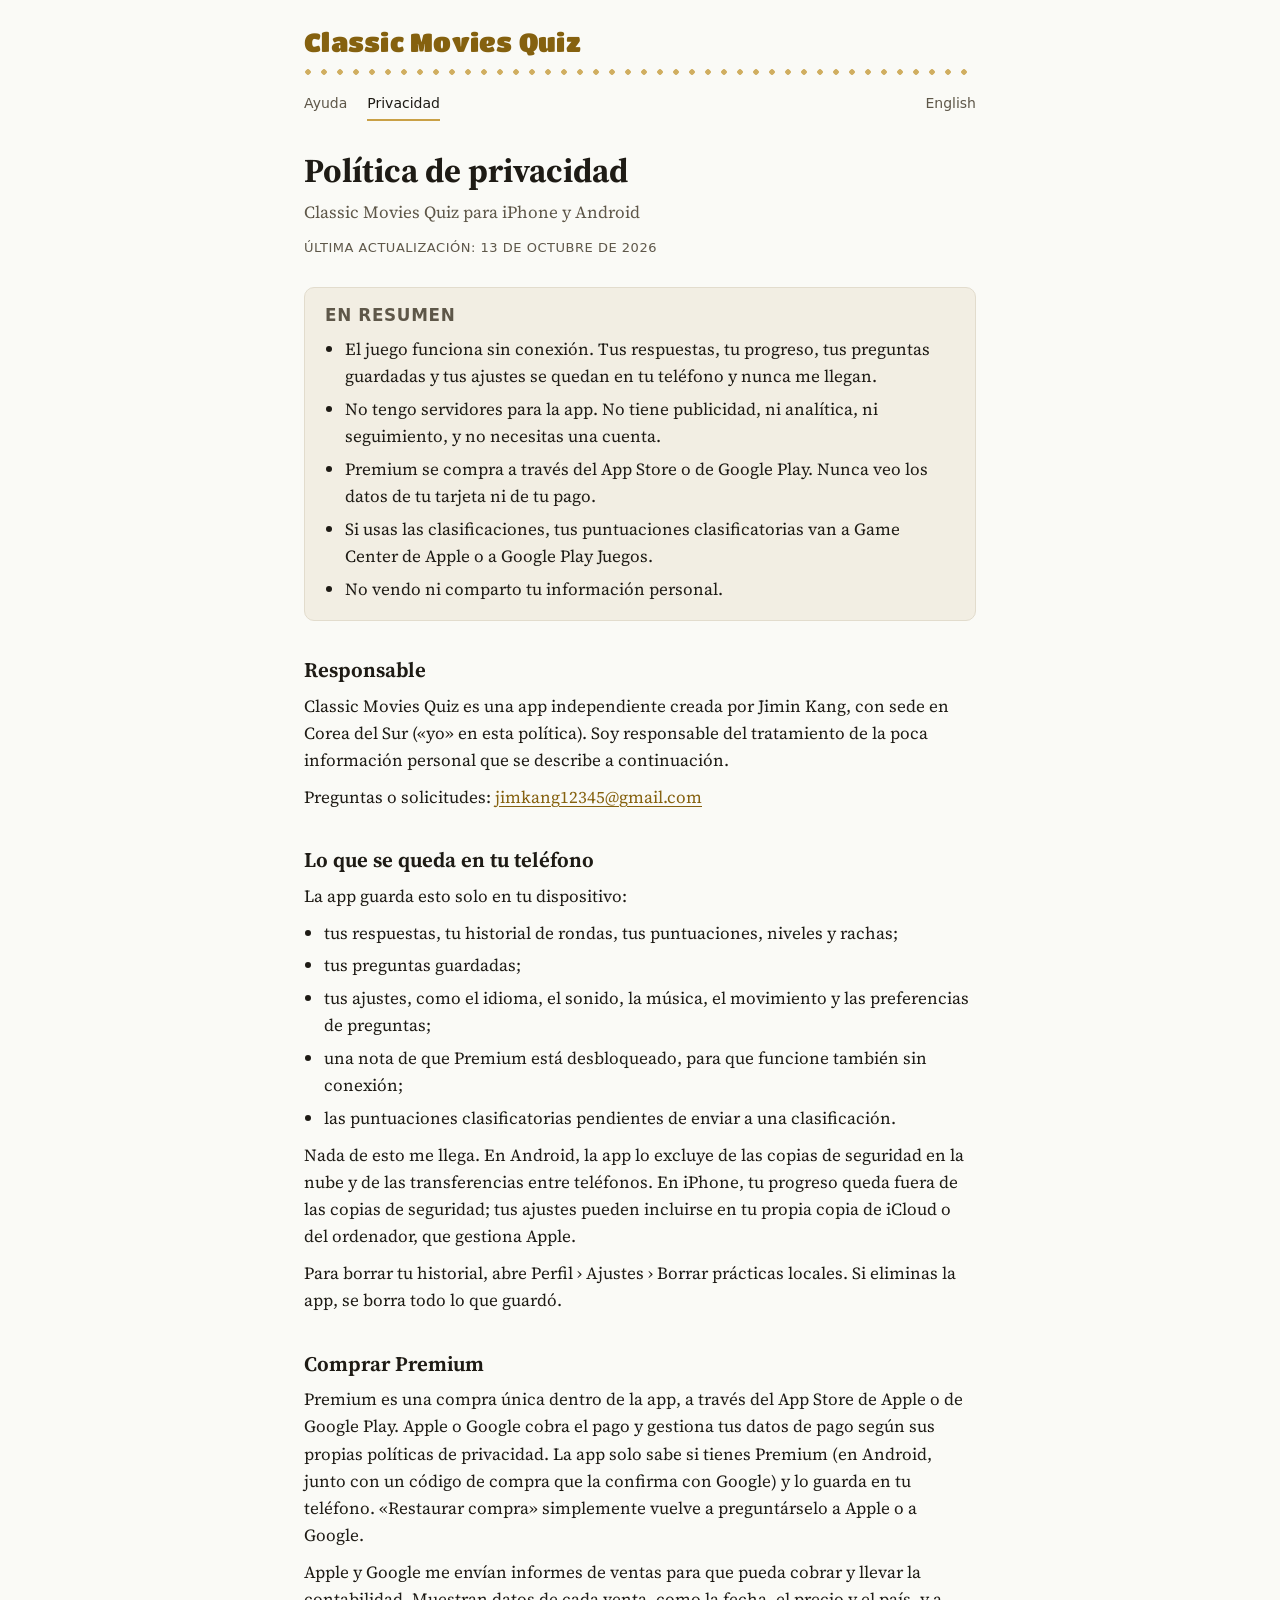
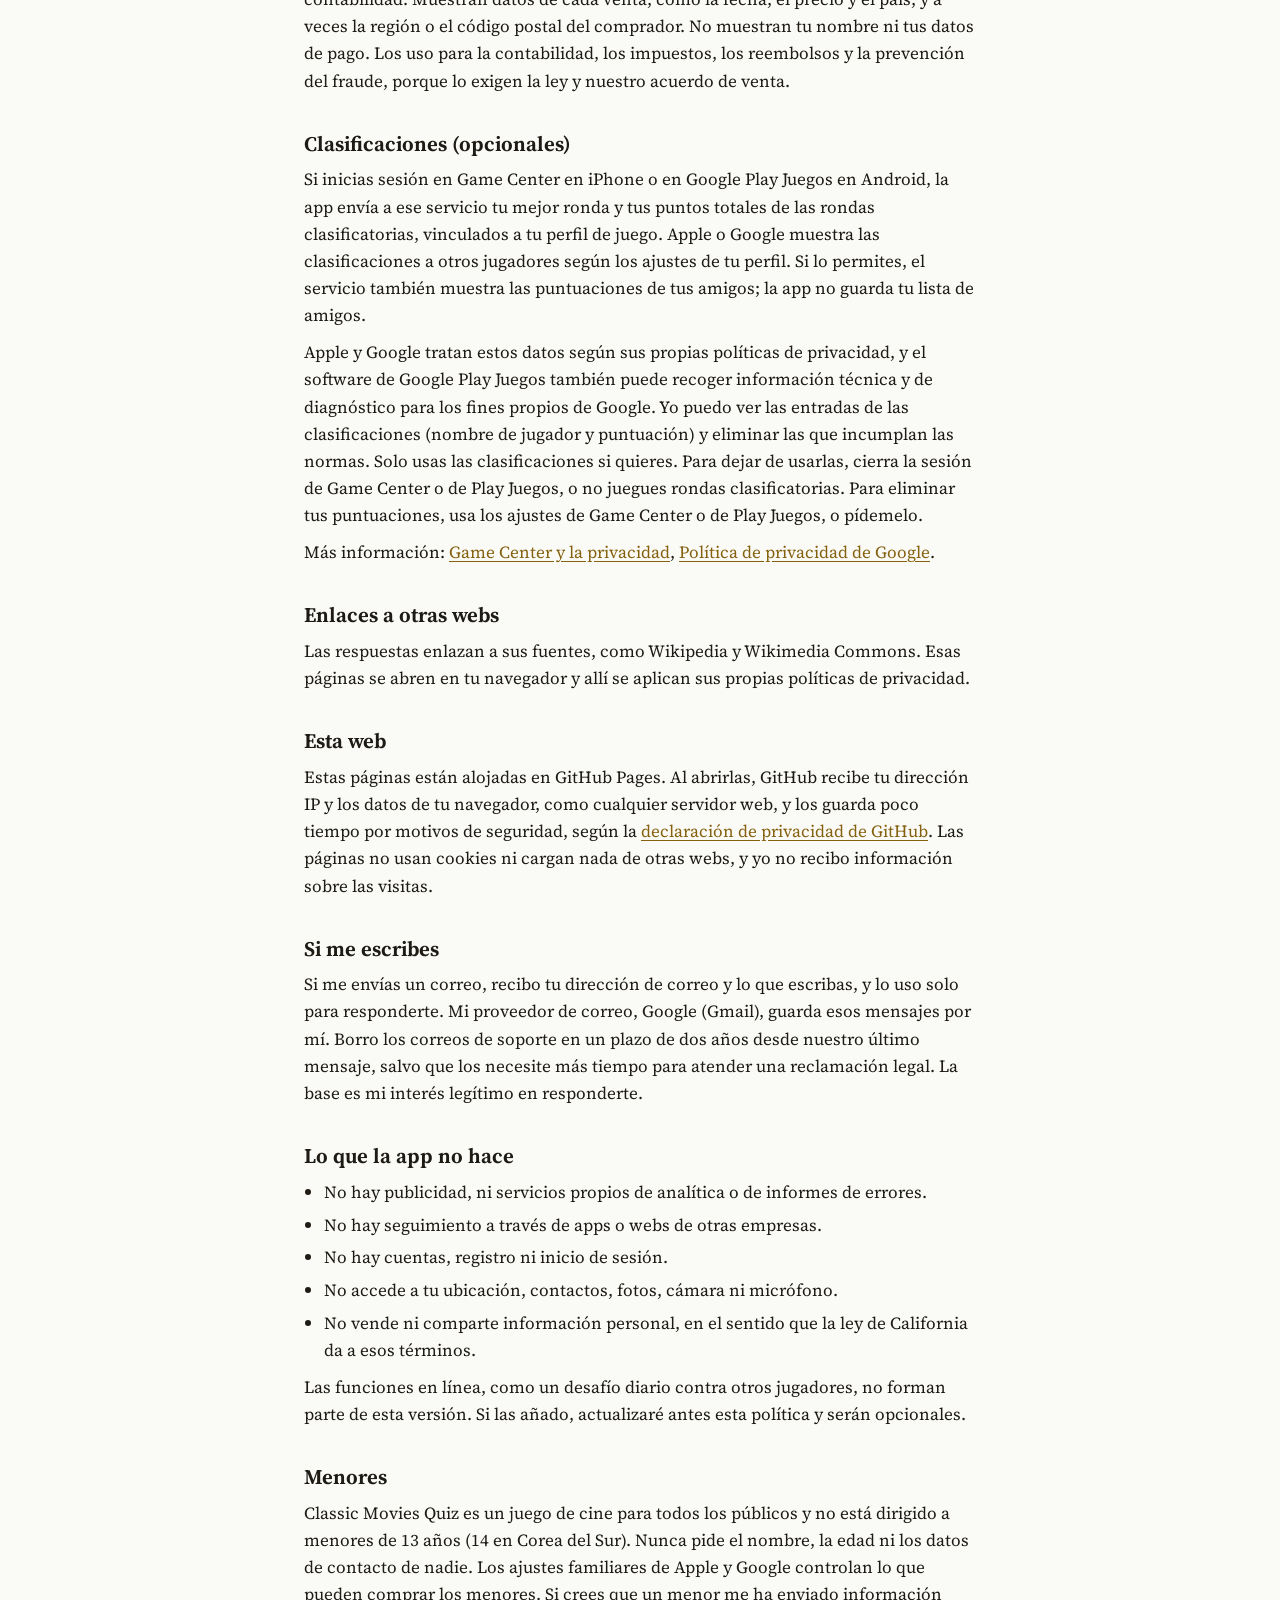
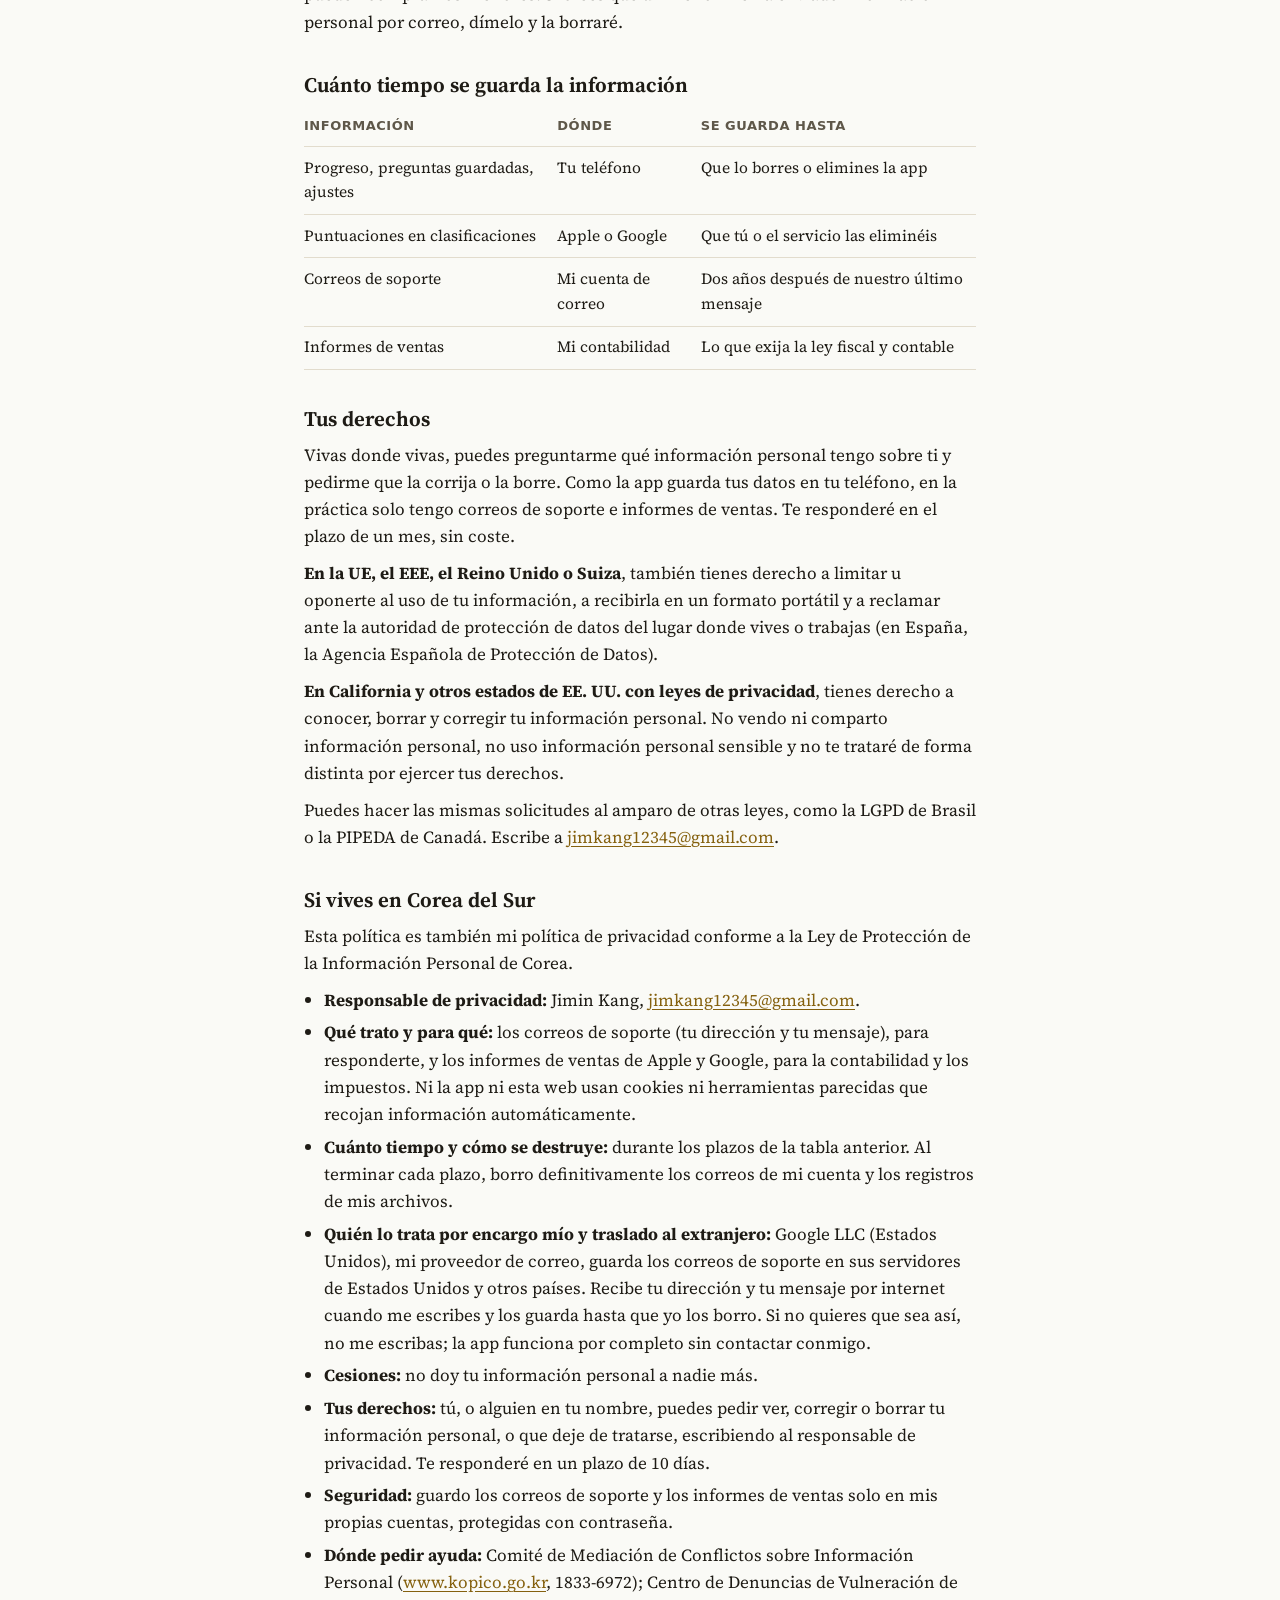
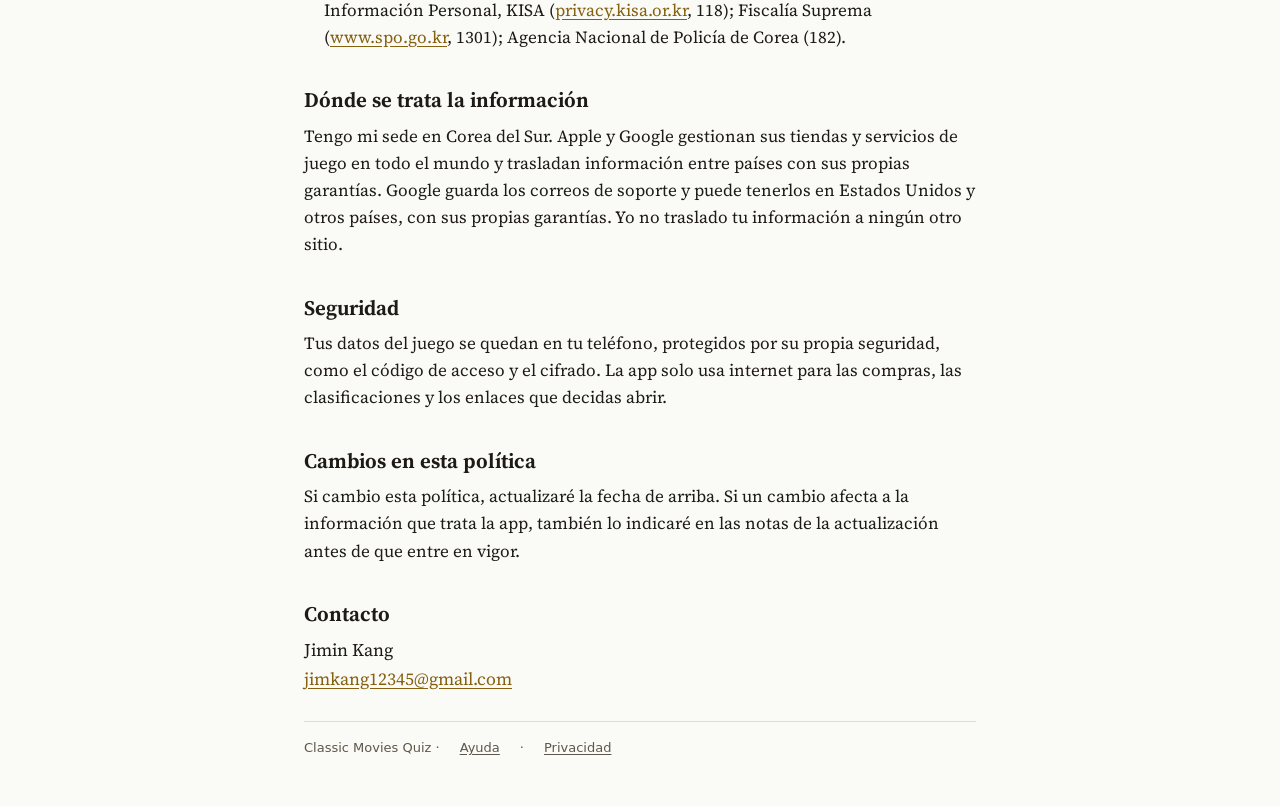
==== privacidad.html @ 7651357f "Publish the privacy policy and help pages Release build of site/ from jimkang12345-coder/Classic_App" ====
<!doctype html>
<html lang="es">
<head>
<meta charset="utf-8">
<meta name="viewport" content="width=device-width, initial-scale=1">
<title>Política de privacidad de Classic Movies Quiz</title>
<link rel="stylesheet" href="style.css">
</head>
<body>
<div class="page">
<div class="masthead">
<a class="wordmark" href="soporte.html">Classic Movies Quiz</a>
<div class="bulbs" aria-hidden="true"></div>
<nav class="nav" aria-label="Sitio"><a href="soporte.html">Ayuda</a><a href="privacidad.html" aria-current="page">Privacidad</a><a class="lang" href="privacy.html" lang="en">English</a></nav>
</div>
<main class="content">
<header>
  <h1>Política de privacidad</h1>
  <p class="lede">Classic Movies Quiz para iPhone y Android</p>
  <p class="updated">Última actualización: 13 de octubre de 2026</p>
</header>

<section class="short" aria-labelledby="short">
  <h2 id="short">En resumen</h2>
  <ul>
    <li>El juego funciona sin conexión. Tus respuestas, tu progreso, tus preguntas guardadas y tus ajustes se quedan en tu teléfono y nunca me llegan.</li>
    <li>No tengo servidores para la app. No tiene publicidad, ni analítica, ni seguimiento, y no necesitas una cuenta.</li>
    <li>Premium se compra a través del App Store o de Google Play. Nunca veo los datos de tu tarjeta ni de tu pago.</li>
    <li>Si usas las clasificaciones, tus puntuaciones clasificatorias van a Game Center de Apple o a Google Play Juegos.</li>
    <li>No vendo ni comparto tu información personal.</li>
  </ul>
</section>

<section aria-labelledby="who">
  <h2 id="who">Responsable</h2>
  <p>Classic Movies Quiz es una app independiente creada por Jimin Kang, con sede en Corea del Sur («yo» en esta política). Soy responsable del tratamiento de la poca información personal que se describe a continuación.</p>
  <p>Preguntas o solicitudes: <a href="mailto:jimkang12345@gmail.com">jimkang12345@gmail.com</a></p>
</section>

<section aria-labelledby="device">
  <h2 id="device">Lo que se queda en tu teléfono</h2>
  <p>La app guarda esto solo en tu dispositivo:</p>
  <ul>
    <li>tus respuestas, tu historial de rondas, tus puntuaciones, niveles y rachas;</li>
    <li>tus preguntas guardadas;</li>
    <li>tus ajustes, como el idioma, el sonido, la música, el movimiento y las preferencias de preguntas;</li>
    <li>una nota de que Premium está desbloqueado, para que funcione también sin conexión;</li>
    <li>las puntuaciones clasificatorias pendientes de enviar a una clasificación.</li>
  </ul>
  <p>Nada de esto me llega. En Android, la app lo excluye de las copias de seguridad en la nube y de las transferencias entre teléfonos. En iPhone, tu progreso queda fuera de las copias de seguridad; tus ajustes pueden incluirse en tu propia copia de iCloud o del ordenador, que gestiona Apple.</p>
  <p>Para borrar tu historial, abre Perfil › Ajustes › Borrar prácticas locales. Si eliminas la app, se borra todo lo que guardó.</p>
</section>

<section aria-labelledby="purchases">
  <h2 id="purchases">Comprar Premium</h2>
  <p>Premium es una compra única dentro de la app, a través del App Store de Apple o de Google Play. Apple o Google cobra el pago y gestiona tus datos de pago según sus propias políticas de privacidad. La app solo sabe si tienes Premium (en Android, junto con un código de compra que la confirma con Google) y lo guarda en tu teléfono. «Restaurar compra» simplemente vuelve a preguntárselo a Apple o a Google.</p>
  <p>Apple y Google me envían informes de ventas para que pueda cobrar y llevar la contabilidad. Muestran datos de cada venta, como la fecha, el precio y el país, y a veces la región o el código postal del comprador. No muestran tu nombre ni tus datos de pago. Los uso para la contabilidad, los impuestos, los reembolsos y la prevención del fraude, porque lo exigen la ley y nuestro acuerdo de venta.</p>
</section>

<section aria-labelledby="leaderboards">
  <h2 id="leaderboards">Clasificaciones (opcionales)</h2>
  <p>Si inicias sesión en Game Center en iPhone o en Google Play Juegos en Android, la app envía a ese servicio tu mejor ronda y tus puntos totales de las rondas clasificatorias, vinculados a tu perfil de juego. Apple o Google muestra las clasificaciones a otros jugadores según los ajustes de tu perfil. Si lo permites, el servicio también muestra las puntuaciones de tus amigos; la app no guarda tu lista de amigos.</p>
  <p>Apple y Google tratan estos datos según sus propias políticas de privacidad, y el software de Google Play Juegos también puede recoger información técnica y de diagnóstico para los fines propios de Google. Yo puedo ver las entradas de las clasificaciones (nombre de jugador y puntuación) y eliminar las que incumplan las normas. Solo usas las clasificaciones si quieres. Para dejar de usarlas, cierra la sesión de Game Center o de Play Juegos, o no juegues rondas clasificatorias. Para eliminar tus puntuaciones, usa los ajustes de Game Center o de Play Juegos, o pídemelo.</p>
  <p>Más información: <a href="https://www.apple.com/legal/privacy/data/es/game-center/">Game Center y la privacidad</a>, <a href="https://policies.google.com/privacy?hl=es">Política de privacidad de Google</a>.</p>
</section>

<section aria-labelledby="links">
  <h2 id="links">Enlaces a otras webs</h2>
  <p>Las respuestas enlazan a sus fuentes, como Wikipedia y Wikimedia Commons. Esas páginas se abren en tu navegador y allí se aplican sus propias políticas de privacidad.</p>
</section>

<section aria-labelledby="website">
  <h2 id="website">Esta web</h2>
  <p>Estas páginas están alojadas en GitHub Pages. Al abrirlas, GitHub recibe tu dirección IP y los datos de tu navegador, como cualquier servidor web, y los guarda poco tiempo por motivos de seguridad, según la <a href="https://docs.github.com/es/site-policy/privacy-policies/github-general-privacy-statement">declaración de privacidad de GitHub</a>. Las páginas no usan cookies ni cargan nada de otras webs, y yo no recibo información sobre las visitas.</p>
</section>

<section aria-labelledby="contact-me">
  <h2 id="contact-me">Si me escribes</h2>
  <p>Si me envías un correo, recibo tu dirección de correo y lo que escribas, y lo uso solo para responderte. Mi proveedor de correo, Google (Gmail), guarda esos mensajes por mí. Borro los correos de soporte en un plazo de dos años desde nuestro último mensaje, salvo que los necesite más tiempo para atender una reclamación legal. La base es mi interés legítimo en responderte.</p>
</section>

<section aria-labelledby="dont">
  <h2 id="dont">Lo que la app no hace</h2>
  <ul>
    <li>No hay publicidad, ni servicios propios de analítica o de informes de errores.</li>
    <li>No hay seguimiento a través de apps o webs de otras empresas.</li>
    <li>No hay cuentas, registro ni inicio de sesión.</li>
    <li>No accede a tu ubicación, contactos, fotos, cámara ni micrófono.</li>
    <li>No vende ni comparte información personal, en el sentido que la ley de California da a esos términos.</li>
  </ul>
  <p>Las funciones en línea, como un desafío diario contra otros jugadores, no forman parte de esta versión. Si las añado, actualizaré antes esta política y serán opcionales.</p>
</section>

<section aria-labelledby="children">
  <h2 id="children">Menores</h2>
  <p>Classic Movies Quiz es un juego de cine para todos los públicos y no está dirigido a menores de 13 años (14 en Corea del Sur). Nunca pide el nombre, la edad ni los datos de contacto de nadie. Los ajustes familiares de Apple y Google controlan lo que pueden comprar los menores. Si crees que un menor me ha enviado información personal por correo, dímelo y la borraré.</p>
</section>

<section aria-labelledby="retention">
  <h2 id="retention">Cuánto tiempo se guarda la información</h2>
  <div class="table-wrap">
    <table>
      <thead><tr><th scope="col">Información</th><th scope="col">Dónde</th><th scope="col">Se guarda hasta</th></tr></thead>
      <tbody>
        <tr><td>Progreso, preguntas guardadas, ajustes</td><td>Tu teléfono</td><td>Que lo borres o elimines la app</td></tr>
        <tr><td>Puntuaciones en clasificaciones</td><td>Apple o Google</td><td>Que tú o el servicio las eliminéis</td></tr>
        <tr><td>Correos de soporte</td><td>Mi cuenta de correo</td><td>Dos años después de nuestro último mensaje</td></tr>
        <tr><td>Informes de ventas</td><td>Mi contabilidad</td><td>Lo que exija la ley fiscal y contable</td></tr>
      </tbody>
    </table>
  </div>
</section>

<section aria-labelledby="rights">
  <h2 id="rights">Tus derechos</h2>
  <p>Vivas donde vivas, puedes preguntarme qué información personal tengo sobre ti y pedirme que la corrija o la borre. Como la app guarda tus datos en tu teléfono, en la práctica solo tengo correos de soporte e informes de ventas. Te responderé en el plazo de un mes, sin coste.</p>
  <p><strong>En la UE, el EEE, el Reino Unido o Suiza</strong>, también tienes derecho a limitar u oponerte al uso de tu información, a recibirla en un formato portátil y a reclamar ante la autoridad de protección de datos del lugar donde vives o trabajas (en España, la Agencia Española de Protección de Datos).</p>
  <p><strong>En California y otros estados de EE. UU. con leyes de privacidad</strong>, tienes derecho a conocer, borrar y corregir tu información personal. No vendo ni comparto información personal, no uso información personal sensible y no te trataré de forma distinta por ejercer tus derechos.</p>
  <p>Puedes hacer las mismas solicitudes al amparo de otras leyes, como la LGPD de Brasil o la PIPEDA de Canadá. Escribe a <a href="mailto:jimkang12345@gmail.com">jimkang12345@gmail.com</a>.</p>
</section>

<section aria-labelledby="korea">
  <h2 id="korea">Si vives en Corea del Sur</h2>
  <p>Esta política es también mi política de privacidad conforme a la Ley de Protección de la Información Personal de Corea.</p>
  <ul>
    <li><strong>Responsable de privacidad:</strong> Jimin Kang, <a href="mailto:jimkang12345@gmail.com">jimkang12345@gmail.com</a>.</li>
    <li><strong>Qué trato y para qué:</strong> los correos de soporte (tu dirección y tu mensaje), para responderte, y los informes de ventas de Apple y Google, para la contabilidad y los impuestos. Ni la app ni esta web usan cookies ni herramientas parecidas que recojan información automáticamente.</li>
    <li><strong>Cuánto tiempo y cómo se destruye:</strong> durante los plazos de la tabla anterior. Al terminar cada plazo, borro definitivamente los correos de mi cuenta y los registros de mis archivos.</li>
    <li><strong>Quién lo trata por encargo mío y traslado al extranjero:</strong> Google LLC (Estados Unidos), mi proveedor de correo, guarda los correos de soporte en sus servidores de Estados Unidos y otros países. Recibe tu dirección y tu mensaje por internet cuando me escribes y los guarda hasta que yo los borro. Si no quieres que sea así, no me escribas; la app funciona por completo sin contactar conmigo.</li>
    <li><strong>Cesiones:</strong> no doy tu información personal a nadie más.</li>
    <li><strong>Tus derechos:</strong> tú, o alguien en tu nombre, puedes pedir ver, corregir o borrar tu información personal, o que deje de tratarse, escribiendo al responsable de privacidad. Te responderé en un plazo de 10 días.</li>
    <li><strong>Seguridad:</strong> guardo los correos de soporte y los informes de ventas solo en mis propias cuentas, protegidas con contraseña.</li>
    <li><strong>Dónde pedir ayuda:</strong> Comité de Mediación de Conflictos sobre Información Personal (<a href="https://www.kopico.go.kr">www.kopico.go.kr</a>, 1833-6972); Centro de Denuncias de Vulneración de Información Personal, KISA (<a href="https://privacy.kisa.or.kr">privacy.kisa.or.kr</a>, 118); Fiscalía Suprema (<a href="https://www.spo.go.kr">www.spo.go.kr</a>, 1301); Agencia Nacional de Policía de Corea (182).</li>
  </ul>
</section>

<section aria-labelledby="transfers">
  <h2 id="transfers">Dónde se trata la información</h2>
  <p>Tengo mi sede en Corea del Sur. Apple y Google gestionan sus tiendas y servicios de juego en todo el mundo y trasladan información entre países con sus propias garantías. Google guarda los correos de soporte y puede tenerlos en Estados Unidos y otros países, con sus propias garantías. Yo no traslado tu información a ningún otro sitio.</p>
</section>

<section aria-labelledby="security">
  <h2 id="security">Seguridad</h2>
  <p>Tus datos del juego se quedan en tu teléfono, protegidos por su propia seguridad, como el código de acceso y el cifrado. La app solo usa internet para las compras, las clasificaciones y los enlaces que decidas abrir.</p>
</section>

<section aria-labelledby="changes">
  <h2 id="changes">Cambios en esta política</h2>
  <p>Si cambio esta política, actualizaré la fecha de arriba. Si un cambio afecta a la información que trata la app, también lo indicaré en las notas de la actualización antes de que entre en vigor.</p>
</section>

<section aria-labelledby="contact">
  <h2 id="contact">Contacto</h2>
  <p class="contact">Jimin Kang<br><a href="mailto:jimkang12345@gmail.com">jimkang12345@gmail.com</a></p>
</section>
</main>
<footer>Classic Movies Quiz · <a href="soporte.html">Ayuda</a> · <a href="privacidad.html">Privacidad</a></footer>
</div>
</body>
</html>
---- style.css ----
/* One reading column under a marquee wordmark, the app's black-and-gold film-house look. */
/* Latin subsets of Source Serif 4 and Titan One (SIL Open Font License, fonts/*-OFL.txt), served with the pages. */
@font-face {
  font-family: "Source Serif 4";
  font-style: normal;
  font-weight: 400 700;
  font-display: swap;
  src: url("fonts/source-serif-4-latin.woff2") format("woff2");
}
@font-face {
  font-family: "Source Serif 4";
  font-style: italic;
  font-weight: 400;
  font-display: swap;
  src: url("fonts/source-serif-4-italic-latin.woff2") format("woff2");
}
@font-face {
  font-family: "Titan One";
  font-style: normal;
  font-weight: 400;
  font-display: swap;
  src: url("fonts/titan-one-latin.woff2") format("woff2");
}
:root {
  --paper: #fafaf6;
  --panel: #f2eee3;
  --ink: #1e1b15;
  --muted: #5e5749;
  --gold: #85610f;
  --bulb: #c9a046;
  --rule: #e2dccd;
  --todo: #fff1c2;
  --font-display: "Titan One", "Arial Rounded MT Bold", "Trebuchet MS", sans-serif;
  --font-body: "Source Serif 4", "Source Serif Pro", Georgia, "Times New Roman", serif;
  --font-ui: system-ui, -apple-system, "Segoe UI", Roboto, sans-serif;
  color-scheme: light;
}
@media (prefers-color-scheme: dark) {
  :root:not([data-theme="light"]) {
    --paper: #121011;
    --panel: #1c1916;
    --ink: #eee8da;
    --muted: #aaa190;
    --gold: #dcb65e;
    --bulb: #e8c46b;
    --rule: #2e2a24;
    --todo: #4a3d14;
    color-scheme: dark;
  }
}
:root[data-theme="dark"] {
  --paper: #121011;
  --panel: #1c1916;
  --ink: #eee8da;
  --muted: #aaa190;
  --gold: #dcb65e;
  --bulb: #e8c46b;
  --rule: #2e2a24;
  --todo: #4a3d14;
  color-scheme: dark;
}

* { box-sizing: border-box; }
html { -webkit-text-size-adjust: 100%; }
body {
  margin: 0;
  background: var(--paper);
  color: var(--ink);
  font-family: var(--font-body);
  font-size: 1.0625rem;
  line-height: 1.6;
  padding-inline: 1rem;
  padding-block: 0 3rem;
}
.page { max-width: 42rem; margin-inline: auto; display: grid; gap: 1.75rem; }
.content { display: grid; gap: 1.75rem; min-width: 0; }

.masthead { display: grid; gap: 0.75rem; padding-block: 1.75rem 0; }
.wordmark {
  font-family: var(--font-display);
  font-weight: 400;
  font-size: 1.6rem;
  letter-spacing: 0.01em;
  color: var(--gold);
  text-decoration: none;
  line-height: 1.1;
}
.bulbs {
  height: 8px;
  background-image: radial-gradient(circle at 4px 4px, var(--bulb) 2.5px, transparent 3px);
  background-size: 16px 8px;
  background-repeat: repeat-x;
  opacity: 0.85;
}
.nav { display: flex; flex-wrap: wrap; gap: 0.25rem 1.25rem; font-family: var(--font-ui); font-size: 0.875rem; }
.nav a { color: var(--muted); text-decoration: none; padding-block: 0.25rem; border-bottom: 2px solid transparent; }
.nav a:hover { color: var(--ink); }
.nav a[aria-current="page"] { color: var(--ink); border-bottom-color: var(--bulb); }
.nav .lang { margin-left: auto; }

h1, h2, h3 { line-height: 1.25; text-wrap: balance; margin: 0; }
h1 { font-size: 2.1rem; font-weight: 700; }
h2 { font-size: 1.3rem; font-weight: 650; padding-top: 0.5rem; }
h3 { font-size: 1.05rem; font-weight: 650; }
.lede { color: var(--muted); margin: 0.5rem 0 0; }
.updated { font-family: var(--font-ui); font-size: 0.8125rem; letter-spacing: 0.04em; text-transform: uppercase; color: var(--muted); margin: 0.75rem 0 0; }

section { display: grid; gap: 0.6rem; min-width: 0; }
section p, section ul, section ol { margin: 0; }
ul, ol { padding-left: 1.25rem; display: grid; gap: 0.35rem; }
a { color: var(--gold); text-underline-offset: 0.15em; }
a:focus-visible { outline: 2px solid var(--bulb); outline-offset: 2px; border-radius: 2px; }

.short {
  background: var(--panel);
  border: 1px solid var(--rule);
  border-radius: 10px;
  padding: 1.1rem 1.25rem;
  display: grid;
  gap: 0.6rem;
}
.short h2 { font-size: 1.05rem; padding-top: 0; font-family: var(--font-ui); letter-spacing: 0.04em; text-transform: uppercase; color: var(--muted); font-weight: 600; }

.table-wrap { overflow-x: auto; }
table { border-collapse: collapse; width: 100%; font-size: 0.97rem; }
th, td { text-align: left; vertical-align: top; padding: 0.55rem 0.75rem 0.55rem 0; border-bottom: 1px solid var(--rule); }
th { font-family: var(--font-ui); font-size: 0.8125rem; letter-spacing: 0.04em; text-transform: uppercase; color: var(--muted); font-weight: 600; }

.contact { font-size: 1.1rem; }
mark.todo { background: var(--todo); color: var(--ink); padding: 0 0.25em; border-radius: 3px; font-family: var(--font-ui); font-size: 0.9em; }
footer { border-top: 1px solid var(--rule); padding-top: 1rem; font-family: var(--font-ui); font-size: 0.8125rem; color: var(--muted); display: flex; flex-wrap: wrap; gap: 0.5rem 1.25rem; }
footer a { color: var(--muted); }

@media (prefers-reduced-motion: no-preference) {
  .nav a { transition: color 120ms ease, border-color 120ms ease; }
}
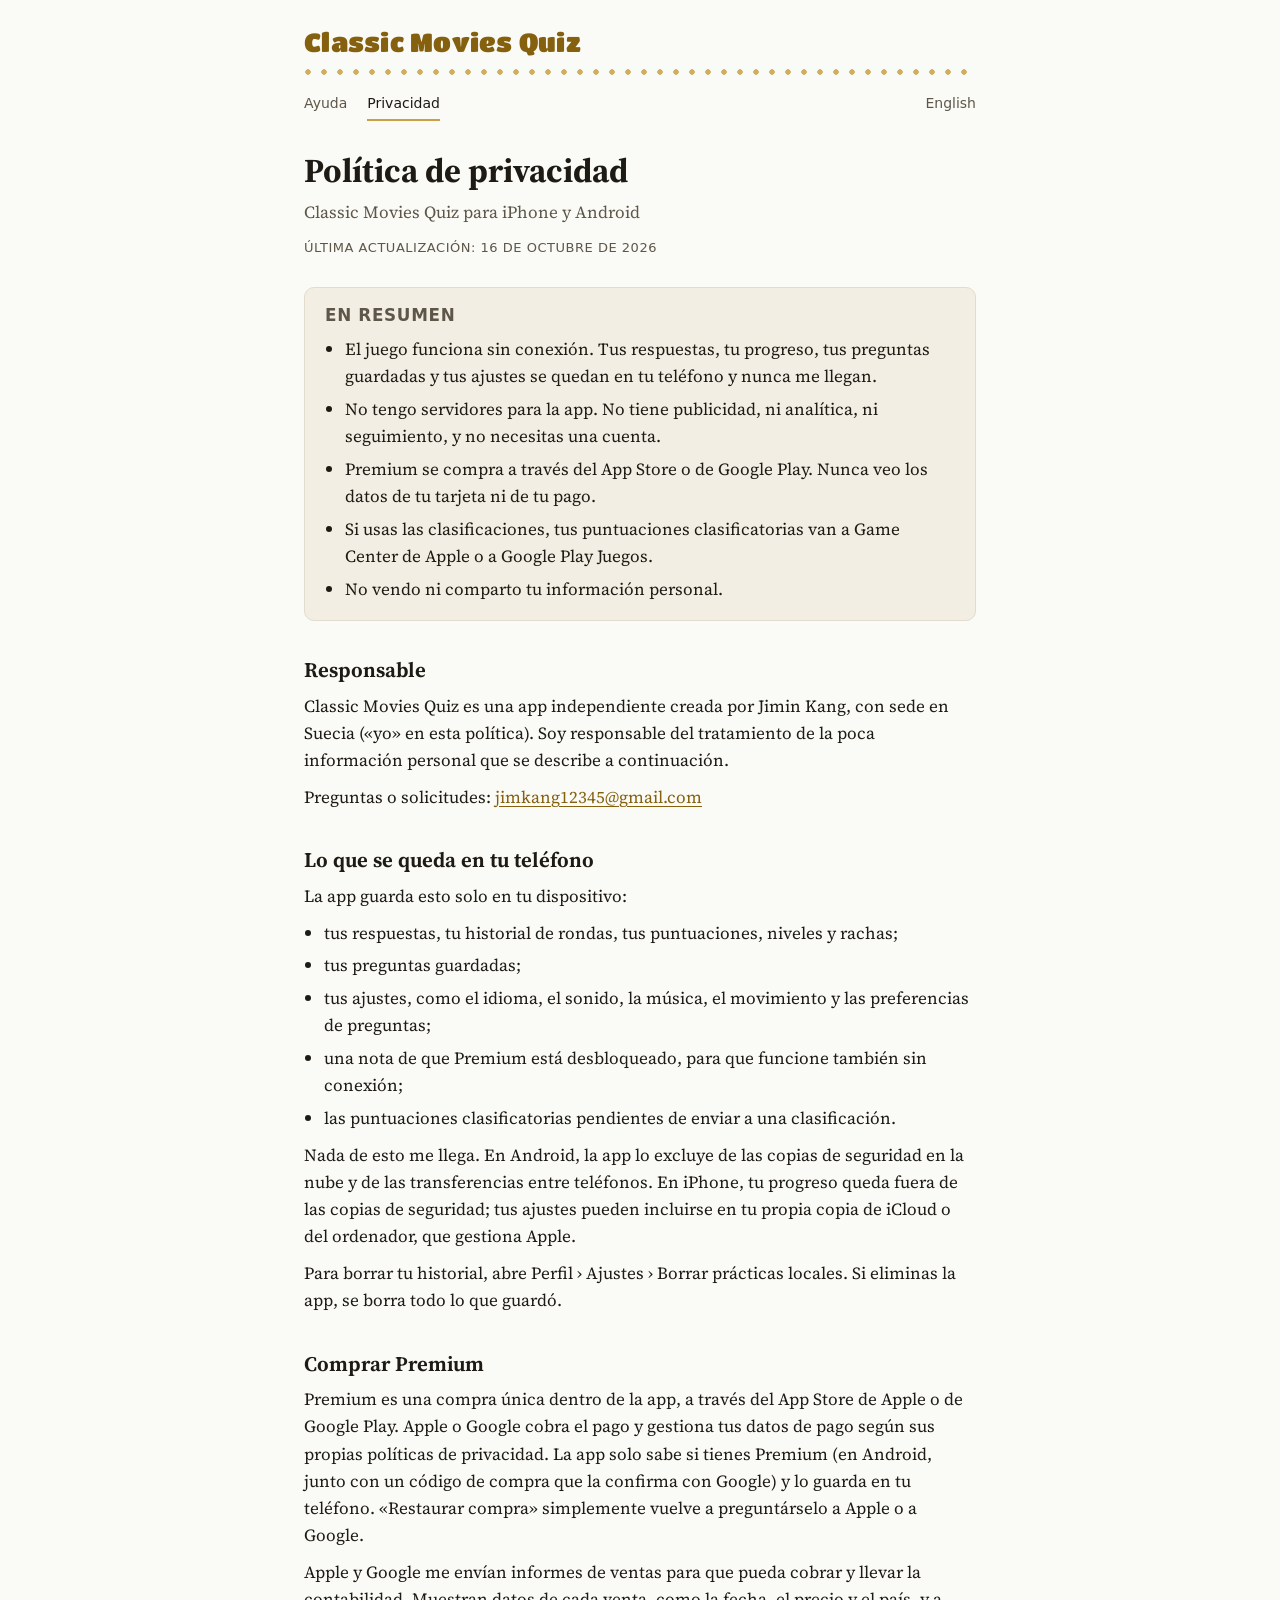
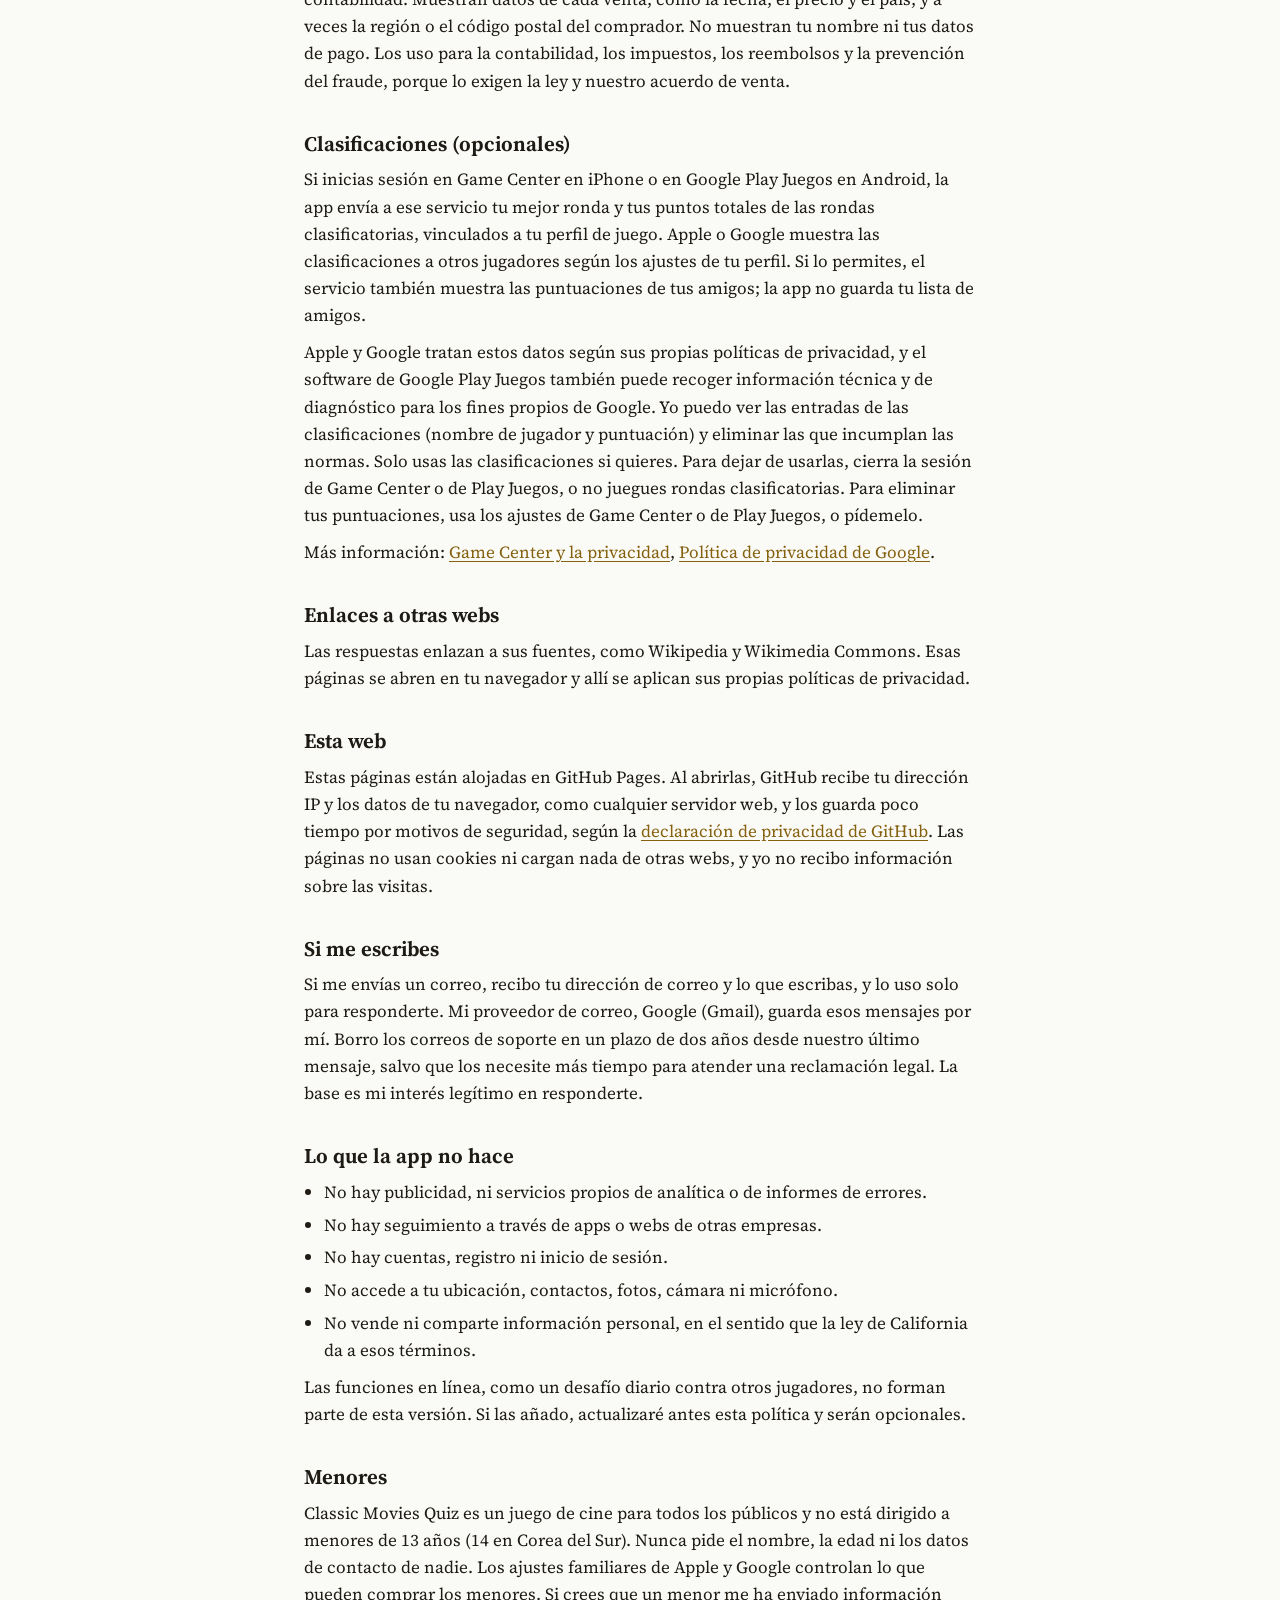
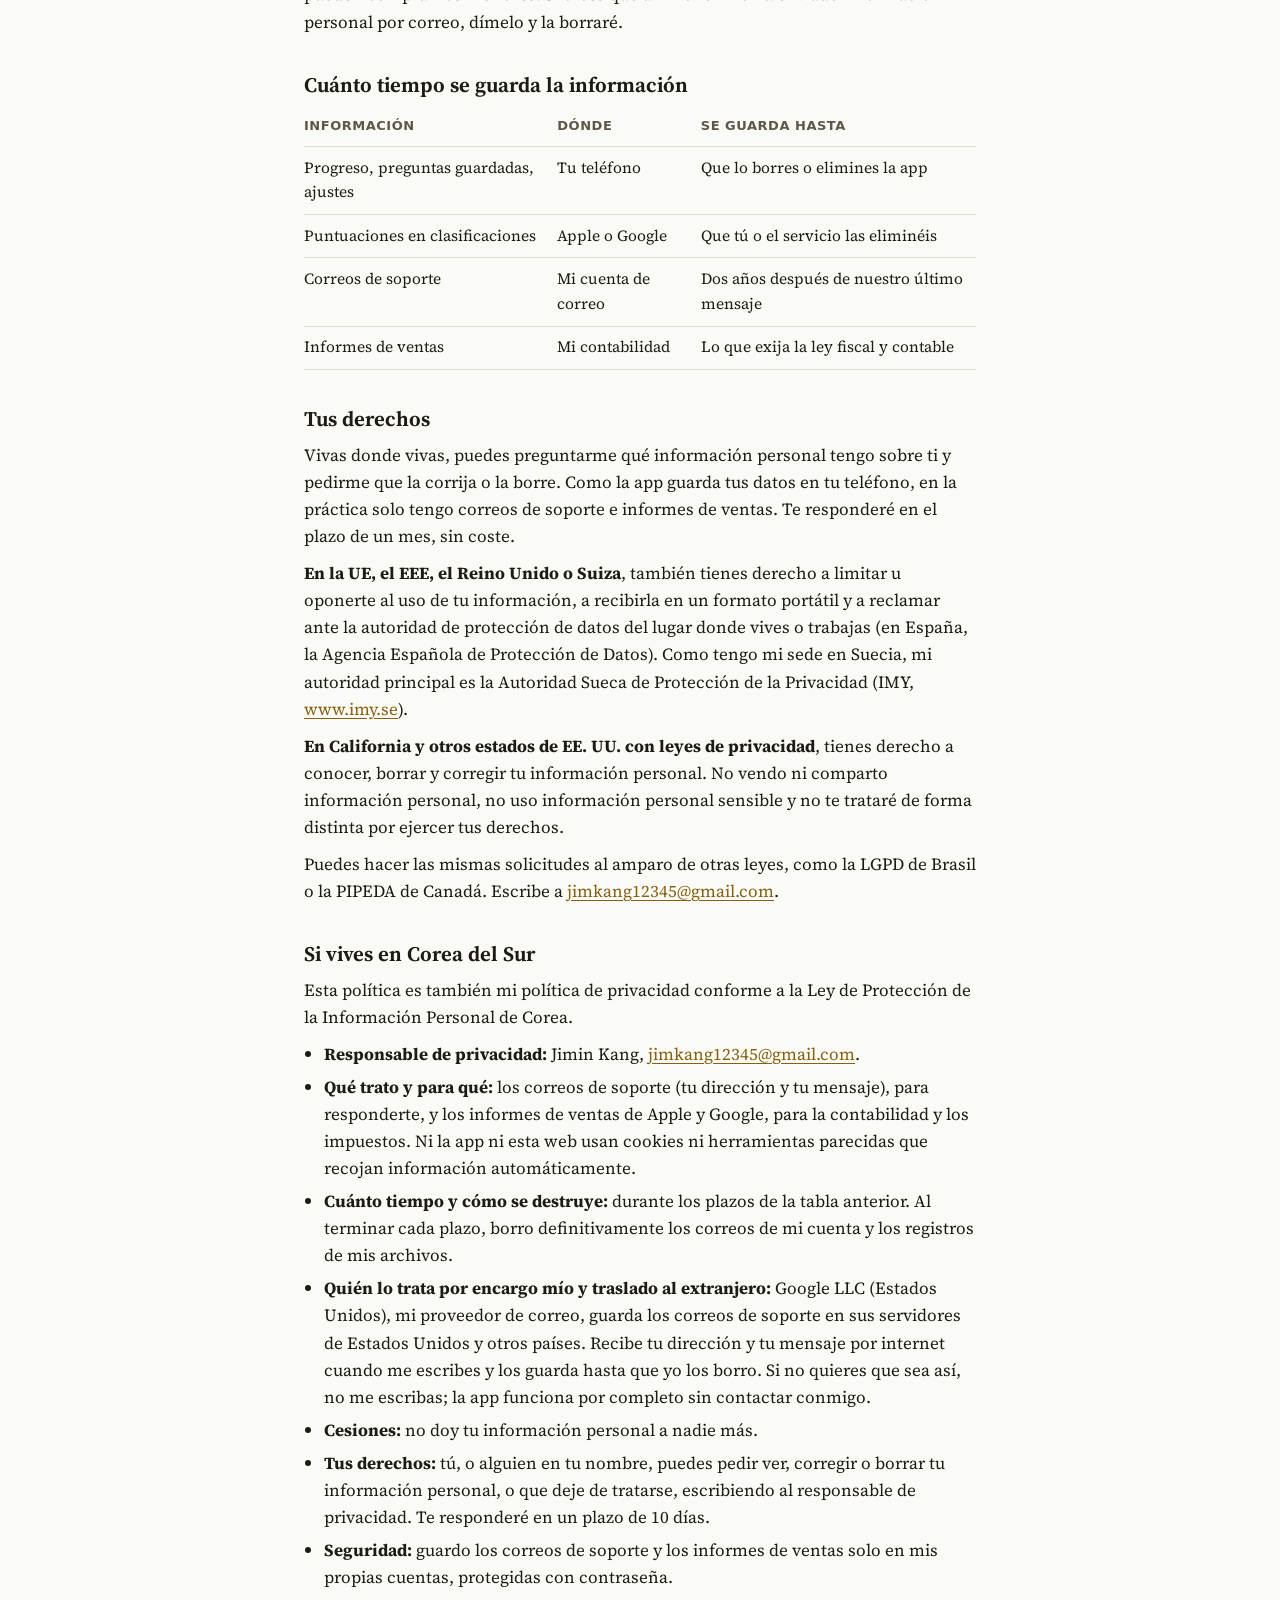
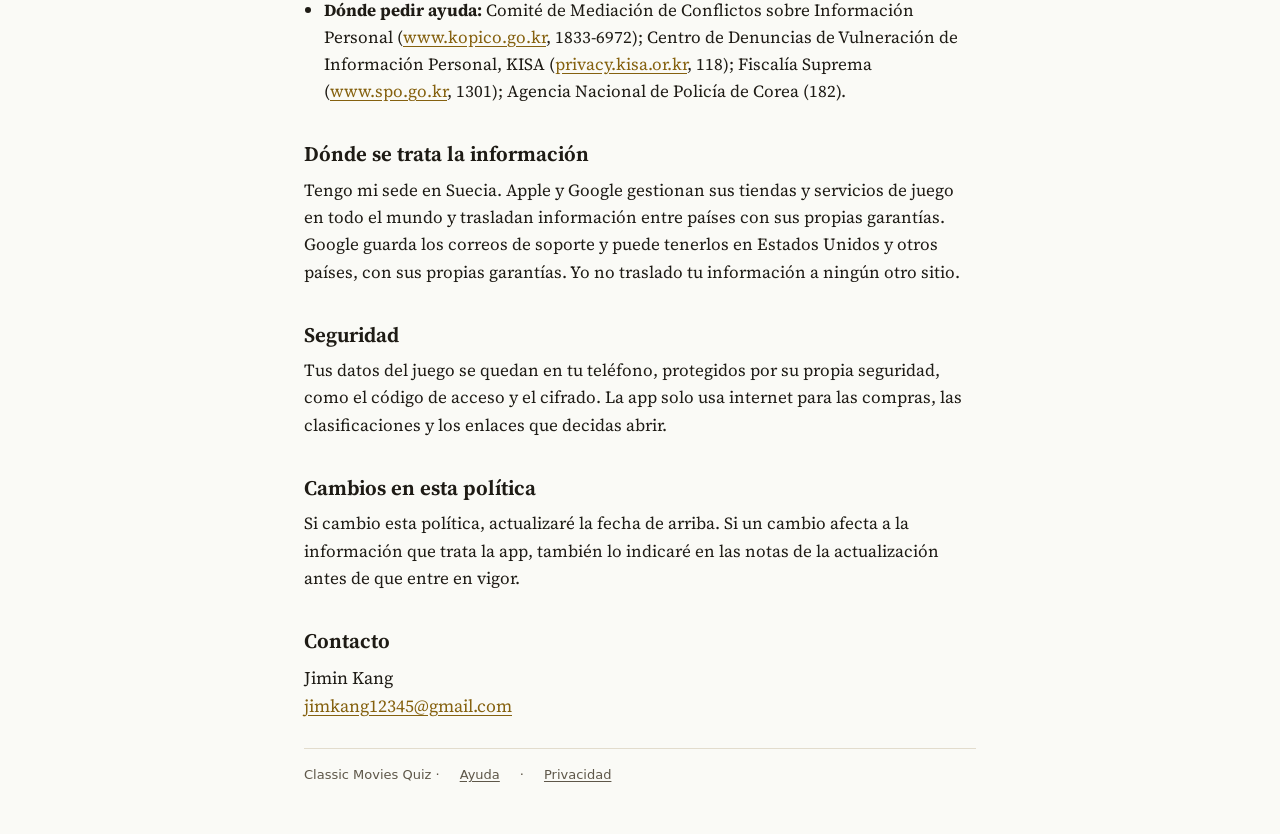
==== commit 12f40dd1: "Privacy policy: the operator is based in Sweden Release build of site/public from Classic_App a72a25" ====
--- a/privacidad.html
+++ b/privacidad.html
@@ -17,7 +17,7 @@
 <header>
   <h1>Política de privacidad</h1>
   <p class="lede">Classic Movies Quiz para iPhone y Android</p>
-  <p class="updated">Última actualización: 13 de octubre de 2026</p>
+  <p class="updated">Última actualización: 16 de octubre de 2026</p>
 </header>
 
 <section class="short" aria-labelledby="short">
@@ -33,7 +33,7 @@
 
 <section aria-labelledby="who">
   <h2 id="who">Responsable</h2>
-  <p>Classic Movies Quiz es una app independiente creada por Jimin Kang, con sede en Corea del Sur («yo» en esta política). Soy responsable del tratamiento de la poca información personal que se describe a continuación.</p>
+  <p>Classic Movies Quiz es una app independiente creada por Jimin Kang, con sede en Suecia («yo» en esta política). Soy responsable del tratamiento de la poca información personal que se describe a continuación.</p>
   <p>Preguntas o solicitudes: <a href="mailto:jimkang12345@gmail.com">jimkang12345@gmail.com</a></p>
 </section>
 
@@ -114,7 +114,7 @@
 <section aria-labelledby="rights">
   <h2 id="rights">Tus derechos</h2>
   <p>Vivas donde vivas, puedes preguntarme qué información personal tengo sobre ti y pedirme que la corrija o la borre. Como la app guarda tus datos en tu teléfono, en la práctica solo tengo correos de soporte e informes de ventas. Te responderé en el plazo de un mes, sin coste.</p>
-  <p><strong>En la UE, el EEE, el Reino Unido o Suiza</strong>, también tienes derecho a limitar u oponerte al uso de tu información, a recibirla en un formato portátil y a reclamar ante la autoridad de protección de datos del lugar donde vives o trabajas (en España, la Agencia Española de Protección de Datos).</p>
+  <p><strong>En la UE, el EEE, el Reino Unido o Suiza</strong>, también tienes derecho a limitar u oponerte al uso de tu información, a recibirla en un formato portátil y a reclamar ante la autoridad de protección de datos del lugar donde vives o trabajas (en España, la Agencia Española de Protección de Datos). Como tengo mi sede en Suecia, mi autoridad principal es la Autoridad Sueca de Protección de la Privacidad (IMY, <a href="https://www.imy.se">www.imy.se</a>).</p>
   <p><strong>En California y otros estados de EE. UU. con leyes de privacidad</strong>, tienes derecho a conocer, borrar y corregir tu información personal. No vendo ni comparto información personal, no uso información personal sensible y no te trataré de forma distinta por ejercer tus derechos.</p>
   <p>Puedes hacer las mismas solicitudes al amparo de otras leyes, como la LGPD de Brasil o la PIPEDA de Canadá. Escribe a <a href="mailto:jimkang12345@gmail.com">jimkang12345@gmail.com</a>.</p>
 </section>
@@ -136,7 +136,7 @@
 
 <section aria-labelledby="transfers">
   <h2 id="transfers">Dónde se trata la información</h2>
-  <p>Tengo mi sede en Corea del Sur. Apple y Google gestionan sus tiendas y servicios de juego en todo el mundo y trasladan información entre países con sus propias garantías. Google guarda los correos de soporte y puede tenerlos en Estados Unidos y otros países, con sus propias garantías. Yo no traslado tu información a ningún otro sitio.</p>
+  <p>Tengo mi sede en Suecia. Apple y Google gestionan sus tiendas y servicios de juego en todo el mundo y trasladan información entre países con sus propias garantías. Google guarda los correos de soporte y puede tenerlos en Estados Unidos y otros países, con sus propias garantías. Yo no traslado tu información a ningún otro sitio.</p>
 </section>
 
 <section aria-labelledby="security">
